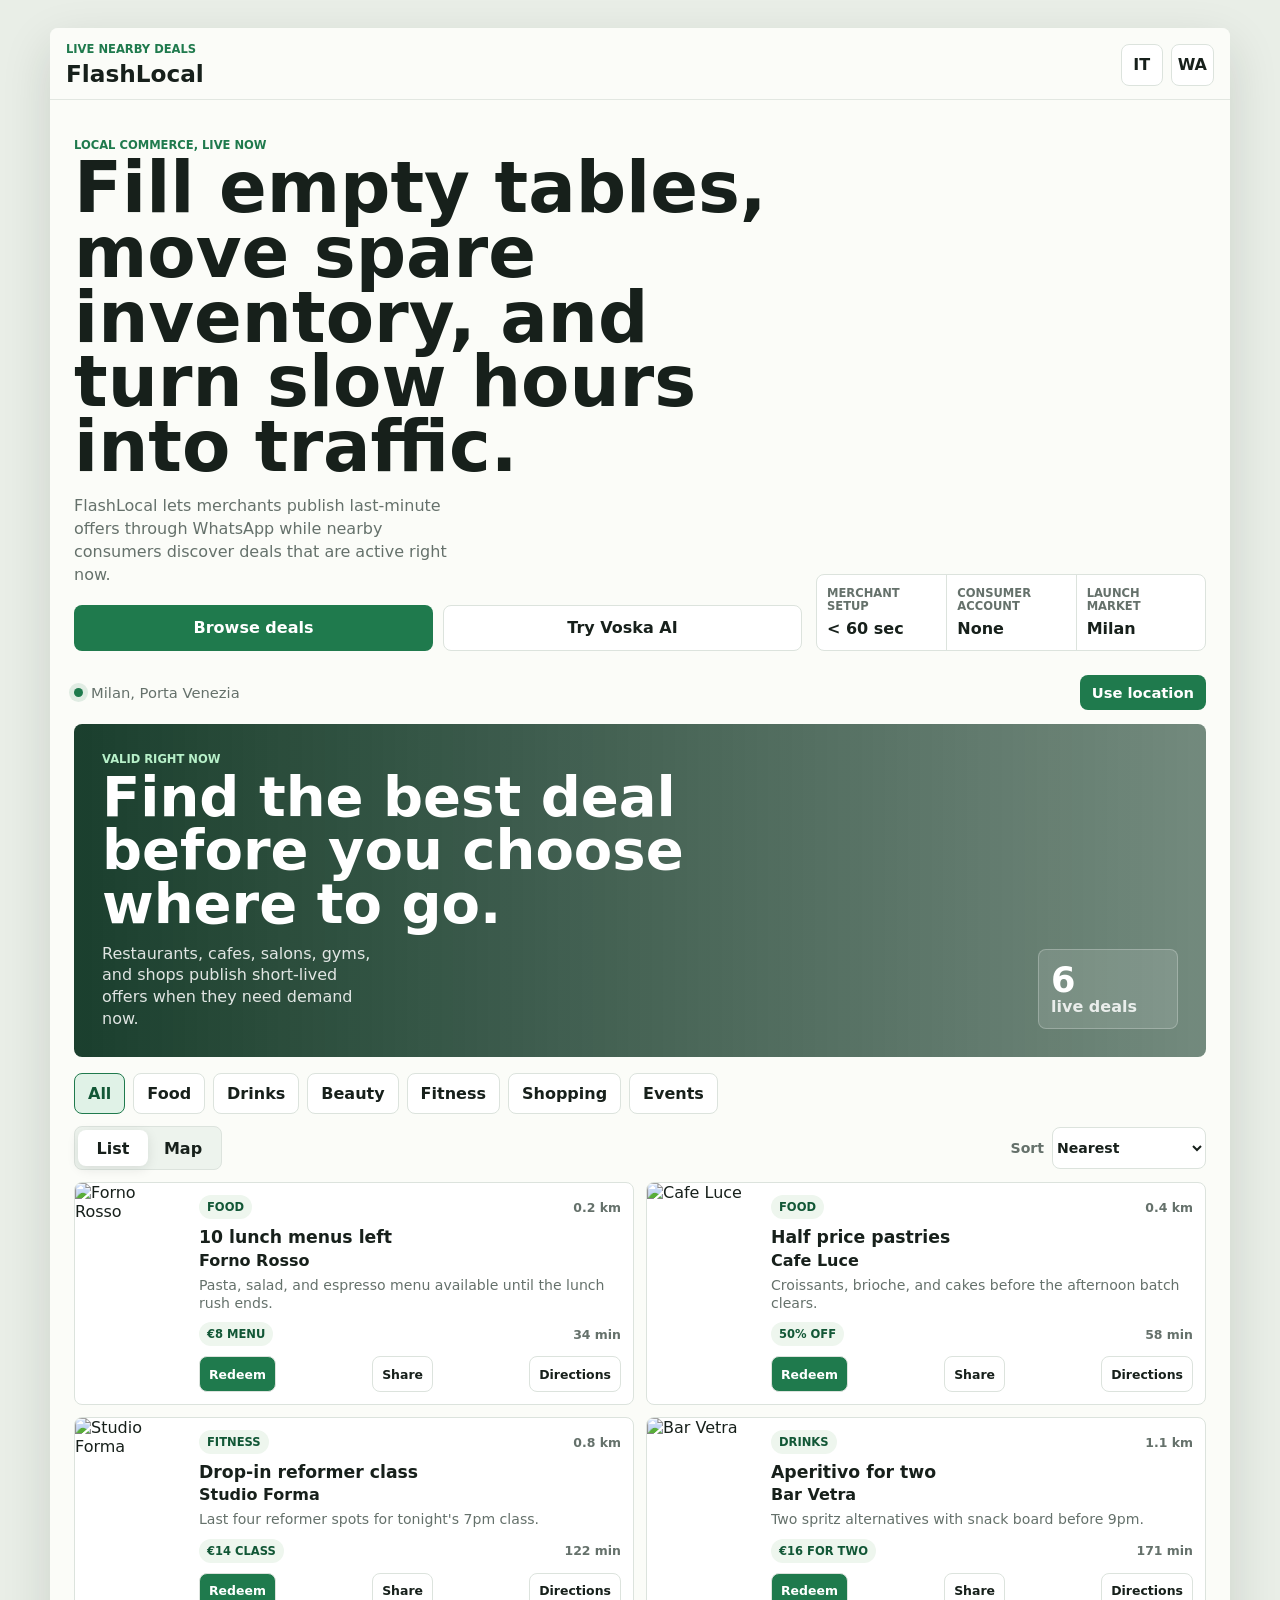
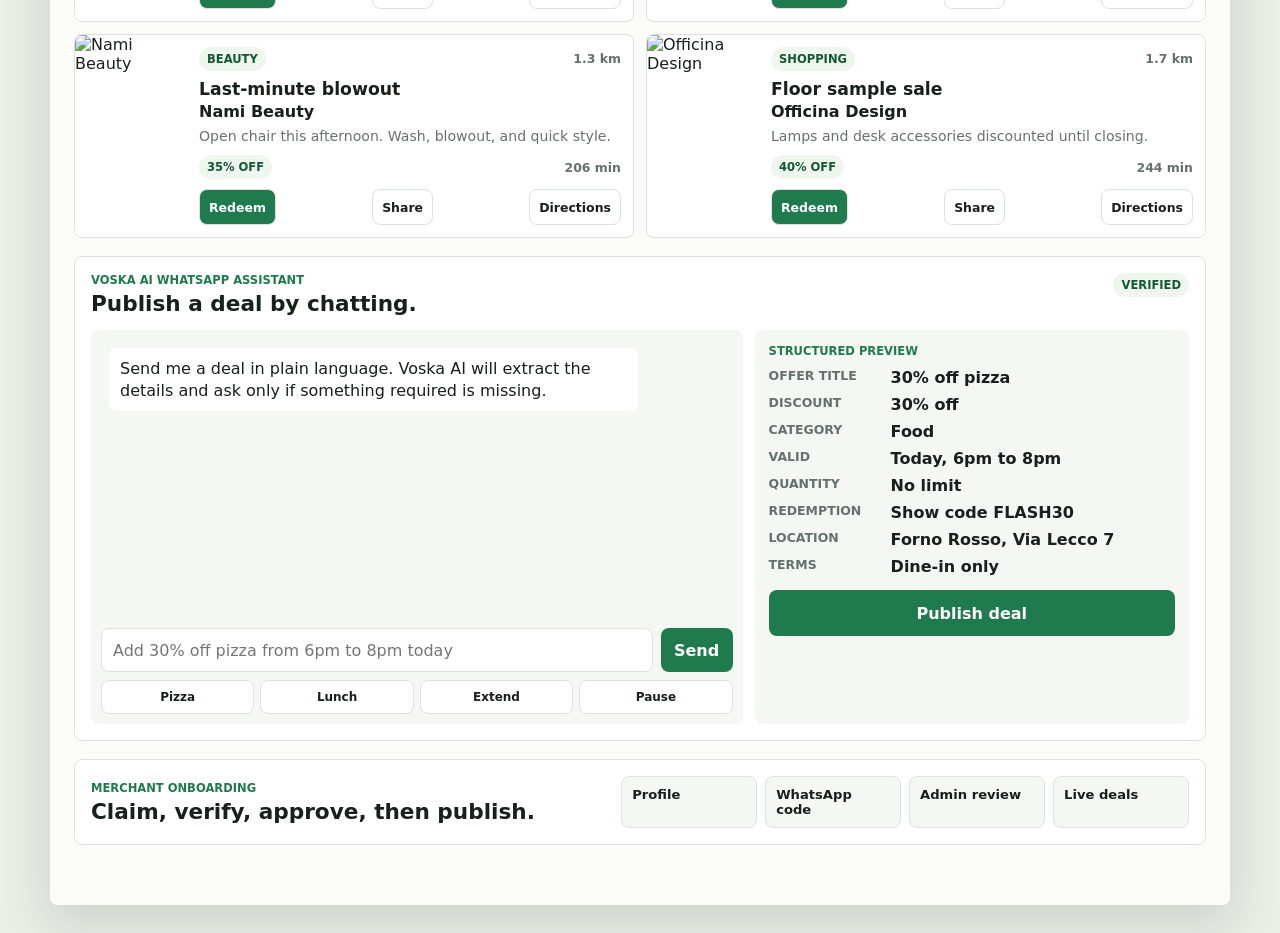
==== index.html @ 7fe4743b "docs: specify Voska AI layer" ====
<!doctype html>
<html lang="en">
  <head>
    <meta charset="UTF-8" />
    <meta name="viewport" content="width=device-width, initial-scale=1.0" />
    <title>FlashLocal</title>
    <link rel="preconnect" href="https://images.unsplash.com" />
    <link rel="stylesheet" href="./styles.css" />
  </head>
  <body>
    <div class="app-shell">
      <header class="topbar">
        <div>
          <p class="eyebrow" data-i18n="eyebrow">Live nearby deals</p>
          <h1>FlashLocal</h1>
        </div>
        <div class="header-actions">
          <button class="icon-button" id="languageToggle" aria-label="Switch language">IT</button>
          <button class="icon-button" id="merchantJump" aria-label="Merchant console">WA</button>
        </div>
      </header>

      <main>
        <section class="launch-home">
          <div class="launch-copy">
            <p class="eyebrow" data-i18n="homeEyebrow">Local commerce, live now</p>
            <h2 data-i18n="homeTitle">Fill empty tables, move spare inventory, and turn slow hours into traffic.</h2>
            <p data-i18n="homeCopy">FlashLocal lets merchants publish last-minute offers through WhatsApp while nearby consumers discover deals that are active right now.</p>
            <div class="home-actions" aria-label="Primary paths">
              <button id="browseDeals" data-i18n="browseDeals">Browse deals</button>
              <button id="merchantDemo" data-i18n="merchantDemo">Try Voska AI</button>
            </div>
          </div>
          <div class="launch-panel" aria-label="FlashLocal live summary">
            <div>
              <span data-i18n="merchantMetric">Merchant setup</span>
              <strong>&lt; 60 sec</strong>
            </div>
            <div>
              <span data-i18n="consumerMetric">Consumer account</span>
              <strong data-i18n="none">None</strong>
            </div>
            <div>
              <span data-i18n="marketMetric">Launch market</span>
              <strong>Milan</strong>
            </div>
          </div>
        </section>

        <section class="location-band" aria-label="Location controls">
          <div>
            <span class="status-dot"></span>
            <span id="locationText" data-i18n="locationFallback">Milan, Porta Venezia</span>
          </div>
          <button id="useLocation" data-i18n="useLocation">Use location</button>
        </section>

        <section class="hero-panel">
          <div>
            <p class="eyebrow" data-i18n="heroEyebrow">Valid right now</p>
            <h2 data-i18n="heroTitle">Find the best deal before you choose where to go.</h2>
            <p data-i18n="heroCopy">Restaurants, cafes, salons, gyms, and shops publish short-lived offers when they need demand now.</p>
          </div>
          <div class="hero-stat">
            <strong id="liveCount">0</strong>
            <span data-i18n="liveDeals">live deals</span>
          </div>
        </section>

        <nav class="category-strip" aria-label="Deal filters">
          <button class="chip active" data-category="all" data-i18n="all">All</button>
          <button class="chip" data-category="food" data-i18n="food">Food</button>
          <button class="chip" data-category="drinks" data-i18n="drinks">Drinks</button>
          <button class="chip" data-category="beauty" data-i18n="beauty">Beauty</button>
          <button class="chip" data-category="fitness" data-i18n="fitness">Fitness</button>
          <button class="chip" data-category="shopping" data-i18n="shopping">Shopping</button>
          <button class="chip" data-category="events" data-i18n="events">Events</button>
        </nav>

        <section class="controls-row">
          <div class="segmented" aria-label="View mode">
            <button class="active" data-view="list" data-i18n="list">List</button>
            <button data-view="map" data-i18n="map">Map</button>
          </div>
          <label class="select-label">
            <span data-i18n="sort">Sort</span>
            <select id="sortSelect">
              <option value="nearest" data-i18n="nearest">Nearest</option>
              <option value="ending" data-i18n="endingSoon">Ending soon</option>
              <option value="discount" data-i18n="biggest">Biggest discount</option>
              <option value="newest" data-i18n="newest">Newest</option>
            </select>
          </label>
        </section>

        <section id="dealList" class="deal-list" aria-label="Nearby deals"></section>

        <section id="mapView" class="map-view hidden" aria-label="Map view">
          <div class="map-canvas" id="mapCanvas"></div>
        </section>

        <section class="merchant-console" id="merchantConsole">
          <div class="section-heading">
            <div>
              <p class="eyebrow" data-i18n="merchantEyebrow">Voska AI WhatsApp assistant</p>
              <h2 data-i18n="merchantTitle">Publish a deal by chatting.</h2>
            </div>
            <span class="verified-pill" data-i18n="verified">Verified</span>
          </div>

          <div class="merchant-grid">
            <div class="chat-panel">
              <div class="chat-window" id="chatWindow" aria-live="polite"></div>
              <form class="chat-form" id="chatForm">
                <input id="chatInput" autocomplete="off" data-i18n-placeholder="chatPlaceholder" placeholder="Add 30% off pizza from 6pm to 8pm today" />
                <button type="submit" data-i18n="send">Send</button>
              </form>
              <div class="quick-actions">
                <button data-message="Add 30% off pizza from 6pm to 8pm today">Pizza</button>
                <button data-message="We have 10 lunch menus left, 8 euro each until 3pm">Lunch</button>
                <button data-message="Extend the aperitivo deal until 9pm">Extend</button>
                <button data-message="Pause my current deal">Pause</button>
              </div>
            </div>

            <aside class="structured-card">
              <p class="eyebrow" data-i18n="structured">Structured preview</p>
              <dl id="dealPreview"></dl>
              <button id="publishDeal" data-i18n="publish">Publish deal</button>
            </aside>
          </div>
        </section>

        <section class="admin-strip">
          <div>
            <p class="eyebrow" data-i18n="adminEyebrow">Merchant onboarding</p>
            <h2 data-i18n="adminTitle">Claim, verify, approve, then publish.</h2>
          </div>
          <div class="steps">
            <span data-i18n="step1">Profile</span>
            <span data-i18n="step2">WhatsApp code</span>
            <span data-i18n="step3">Admin review</span>
            <span data-i18n="step4">Live deals</span>
          </div>
        </section>
      </main>
    </div>

    <template id="dealCardTemplate">
      <article class="deal-card">
        <img alt="" />
        <div class="deal-body">
          <div class="deal-topline">
            <span class="category"></span>
            <span class="distance"></span>
          </div>
          <h3></h3>
          <p class="business"></p>
          <p class="description"></p>
          <div class="deal-meta">
            <span class="discount"></span>
            <span class="expires"></span>
          </div>
          <div class="deal-actions">
            <button class="primary redeem" data-i18n="redeem">Redeem</button>
            <button class="share" data-i18n="share">Share</button>
            <button class="directions" data-i18n="directions">Directions</button>
          </div>
        </div>
      </article>
    </template>

    <script src="./app.js"></script>
  </body>
</html>
---- styles.css ----
:root {
  color-scheme: light;
  --ink: #17201b;
  --muted: #65716b;
  --line: #dce3dd;
  --paper: #fbfcf8;
  --surface: #ffffff;
  --green: #1f7a4d;
  --green-dark: #125736;
  --coral: #e9603f;
  --gold: #e3b23c;
  --blue: #2f6f9f;
  --rose: #b44768;
  --shadow: 0 18px 50px rgba(23, 32, 27, 0.14);
}

* {
  box-sizing: border-box;
}

body {
  margin: 0;
  min-height: 100vh;
  background: #e9eee7;
  color: var(--ink);
  font-family: Inter, ui-sans-serif, system-ui, -apple-system, BlinkMacSystemFont, "Segoe UI", sans-serif;
}

button,
input,
select {
  font: inherit;
}

button {
  border: 0;
  cursor: pointer;
}

.app-shell {
  width: min(100%, 520px);
  min-height: 100vh;
  margin: 0 auto;
  background: var(--paper);
  box-shadow: var(--shadow);
}

main {
  padding: 0 16px 28px;
}

.topbar {
  position: sticky;
  top: 0;
  z-index: 10;
  display: flex;
  align-items: center;
  justify-content: space-between;
  padding: 14px 16px 12px;
  background: rgba(251, 252, 248, 0.92);
  border-bottom: 1px solid rgba(220, 227, 221, 0.8);
  backdrop-filter: blur(14px);
}

.topbar h1,
.launch-copy h2,
.hero-panel h2,
.merchant-console h2,
.admin-strip h2 {
  margin: 0;
  letter-spacing: 0;
}

.topbar h1 {
  font-size: 1.45rem;
}

.eyebrow {
  margin: 0 0 4px;
  color: var(--green);
  font-size: 0.72rem;
  font-weight: 800;
  letter-spacing: 0;
  text-transform: uppercase;
}

.header-actions {
  display: flex;
  gap: 8px;
}

.icon-button {
  display: grid;
  min-width: 42px;
  height: 42px;
  place-items: center;
  border: 1px solid var(--line);
  border-radius: 8px;
  background: var(--surface);
  color: var(--ink);
  font-weight: 800;
}

.location-band {
  display: flex;
  align-items: center;
  justify-content: space-between;
  gap: 12px;
  padding: 14px 0;
  color: var(--muted);
  font-size: 0.92rem;
}

.location-band div {
  display: flex;
  align-items: center;
  min-width: 0;
  gap: 8px;
}

.location-band button,
.chat-form button,
.structured-card button {
  border-radius: 8px;
  background: var(--green);
  color: white;
  font-weight: 800;
}

.location-band button {
  flex: 0 0 auto;
  padding: 9px 12px;
}

.status-dot {
  width: 9px;
  height: 9px;
  border-radius: 50%;
  background: var(--green);
  box-shadow: 0 0 0 5px rgba(31, 122, 77, 0.12);
}

.launch-home {
  display: grid;
  gap: 14px;
  padding: 22px 0 10px;
}

.launch-copy h2 {
  max-width: 14ch;
  font-size: clamp(2.55rem, 13vw, 4.4rem);
  line-height: 0.92;
}

.launch-copy p:not(.eyebrow) {
  max-width: 38ch;
  margin: 14px 0 0;
  color: var(--muted);
  line-height: 1.45;
}

.home-actions {
  display: grid;
  grid-template-columns: 1fr 1fr;
  gap: 10px;
  margin-top: 18px;
}

.home-actions button {
  min-width: 0;
  height: 46px;
  border-radius: 8px;
  font-weight: 900;
}

.home-actions button:first-child {
  background: var(--green);
  color: white;
}

.home-actions button:last-child {
  border: 1px solid var(--line);
  background: var(--surface);
  color: var(--ink);
}

.launch-panel {
  display: grid;
  grid-template-columns: repeat(3, 1fr);
  overflow: hidden;
  border: 1px solid var(--line);
  border-radius: 8px;
  background: var(--surface);
}

.launch-panel div {
  min-width: 0;
  padding: 12px 10px;
}

.launch-panel div + div {
  border-left: 1px solid var(--line);
}

.launch-panel span {
  display: block;
  min-height: 28px;
  color: var(--muted);
  font-size: 0.72rem;
  font-weight: 800;
  line-height: 1.15;
  text-transform: uppercase;
}

.launch-panel strong {
  display: block;
  margin-top: 6px;
  font-size: 1rem;
  line-height: 1.05;
}

.hero-panel {
  display: grid;
  grid-template-columns: 1fr 104px;
  gap: 12px;
  min-height: 190px;
  padding: 18px;
  border-radius: 8px;
  overflow: hidden;
  color: white;
  background:
    linear-gradient(90deg, rgba(17, 55, 37, 0.96), rgba(17, 55, 37, 0.58)),
    url("https://images.unsplash.com/photo-1550966871-3ed3cdb5ed0c?auto=format&fit=crop&w=1100&q=80") center/cover;
}

.hero-panel h2 {
  max-width: 12ch;
  font-size: clamp(2rem, 11vw, 3.5rem);
  line-height: 0.96;
}

.hero-panel p:not(.eyebrow) {
  max-width: 28ch;
  margin: 12px 0 0;
  color: rgba(255, 255, 255, 0.86);
  line-height: 1.35;
}

.hero-panel .eyebrow {
  color: #b7f0c9;
}

.hero-stat {
  align-self: end;
  padding: 12px;
  border: 1px solid rgba(255, 255, 255, 0.24);
  border-radius: 8px;
  background: rgba(255, 255, 255, 0.12);
}

.hero-stat strong {
  display: block;
  font-size: 2.2rem;
  line-height: 1;
}

.hero-stat span {
  color: rgba(255, 255, 255, 0.84);
  font-weight: 700;
}

.category-strip {
  display: flex;
  gap: 8px;
  padding: 16px 0 12px;
  overflow-x: auto;
  scrollbar-width: none;
}

.category-strip::-webkit-scrollbar {
  display: none;
}

.chip,
.segmented button,
.deal-actions button,
.quick-actions button {
  border: 1px solid var(--line);
  border-radius: 8px;
  background: var(--surface);
  color: var(--ink);
  font-weight: 800;
}

.chip {
  flex: 0 0 auto;
  padding: 10px 13px;
}

.chip.active {
  border-color: var(--green);
  background: #e0f2e7;
  color: var(--green-dark);
}

.controls-row {
  display: flex;
  align-items: center;
  justify-content: space-between;
  gap: 12px;
  margin-bottom: 12px;
}

.segmented {
  display: grid;
  grid-template-columns: 1fr 1fr;
  width: 148px;
  padding: 3px;
  border: 1px solid var(--line);
  border-radius: 8px;
  background: #edf3ed;
}

.segmented button {
  height: 36px;
  border: 0;
  background: transparent;
}

.segmented button.active {
  background: white;
  box-shadow: 0 3px 12px rgba(23, 32, 27, 0.1);
}

.select-label {
  display: flex;
  align-items: center;
  gap: 8px;
  color: var(--muted);
  font-size: 0.88rem;
  font-weight: 700;
}

select {
  max-width: 154px;
  height: 42px;
  border: 1px solid var(--line);
  border-radius: 8px;
  background: white;
  color: var(--ink);
  font-weight: 800;
}

.deal-list {
  display: grid;
  gap: 12px;
}

.deal-card {
  display: grid;
  grid-template-columns: 112px 1fr;
  min-height: 176px;
  overflow: hidden;
  border: 1px solid var(--line);
  border-radius: 8px;
  background: var(--surface);
}

.deal-card img {
  width: 100%;
  height: 100%;
  object-fit: cover;
}

.deal-body {
  min-width: 0;
  padding: 12px;
}

.deal-topline,
.deal-meta,
.deal-actions,
.section-heading {
  display: flex;
  align-items: center;
  justify-content: space-between;
  gap: 8px;
}

.category,
.discount,
.verified-pill {
  border-radius: 999px;
  padding: 5px 8px;
  background: #eef6ee;
  color: var(--green-dark);
  font-size: 0.72rem;
  font-weight: 900;
  text-transform: uppercase;
}

.distance,
.expires {
  color: var(--muted);
  font-size: 0.78rem;
  font-weight: 800;
}

.deal-card h3 {
  margin: 9px 0 3px;
  font-size: 1.08rem;
  line-height: 1.12;
}

.business,
.description {
  margin: 0;
}

.business {
  color: var(--ink);
  font-weight: 800;
}

.description {
  display: -webkit-box;
  margin-top: 6px;
  overflow: hidden;
  color: var(--muted);
  font-size: 0.88rem;
  line-height: 1.3;
  -webkit-line-clamp: 2;
  -webkit-box-orient: vertical;
}

.deal-meta {
  margin-top: 10px;
}

.deal-actions {
  margin-top: 10px;
}

.deal-actions button {
  min-width: 0;
  height: 36px;
  padding: 0 9px;
  font-size: 0.78rem;
}

.deal-actions .primary {
  background: var(--green);
  color: white;
}

.map-view {
  margin-top: 8px;
}

.map-canvas {
  position: relative;
  height: 430px;
  overflow: hidden;
  border: 1px solid var(--line);
  border-radius: 8px;
  background:
    linear-gradient(90deg, transparent 47%, rgba(47, 111, 159, 0.16) 47% 52%, transparent 52%),
    linear-gradient(0deg, transparent 50%, rgba(31, 122, 77, 0.11) 50% 55%, transparent 55%),
    #f2f5ef;
}

.map-canvas::before,
.map-canvas::after {
  content: "";
  position: absolute;
  inset: 15% -20%;
  border: 24px solid rgba(227, 178, 60, 0.2);
  border-radius: 50%;
  transform: rotate(-16deg);
}

.map-canvas::after {
  inset: 42% -8%;
  border-color: rgba(233, 96, 63, 0.14);
  transform: rotate(21deg);
}

.pin {
  position: absolute;
  z-index: 2;
  width: 158px;
  padding: 8px;
  border: 1px solid var(--line);
  border-radius: 8px;
  background: white;
  box-shadow: 0 10px 24px rgba(23, 32, 27, 0.16);
}

.pin::before {
  content: "";
  position: absolute;
  left: 16px;
  bottom: -8px;
  width: 14px;
  height: 14px;
  background: white;
  border-right: 1px solid var(--line);
  border-bottom: 1px solid var(--line);
  transform: rotate(45deg);
}

.pin strong {
  display: block;
  font-size: 0.82rem;
}

.pin span {
  color: var(--muted);
  font-size: 0.74rem;
  font-weight: 800;
}

.merchant-console,
.admin-strip {
  margin-top: 18px;
  padding: 16px;
  border: 1px solid var(--line);
  border-radius: 8px;
  background: var(--surface);
}

.section-heading {
  align-items: flex-start;
  margin-bottom: 14px;
}

.merchant-console h2,
.admin-strip h2 {
  font-size: 1.35rem;
}

.merchant-grid {
  display: grid;
  gap: 12px;
}

.chat-panel,
.structured-card {
  border-radius: 8px;
  background: #f4f7f2;
}

.chat-panel {
  padding: 10px;
}

.chat-window {
  display: flex;
  flex-direction: column;
  gap: 8px;
  height: 280px;
  overflow-y: auto;
  padding: 8px;
}

.bubble {
  max-width: 86%;
  padding: 10px 11px;
  border-radius: 8px;
  line-height: 1.32;
}

.bubble.ai {
  align-self: flex-start;
  background: white;
  color: var(--ink);
}

.bubble.merchant {
  align-self: flex-end;
  background: var(--green);
  color: white;
}

.chat-form {
  display: grid;
  grid-template-columns: 1fr 72px;
  gap: 8px;
  margin-top: 8px;
}

.chat-form input {
  min-width: 0;
  height: 44px;
  border: 1px solid var(--line);
  border-radius: 8px;
  padding: 0 11px;
}

.quick-actions {
  display: grid;
  grid-template-columns: repeat(4, 1fr);
  gap: 6px;
  margin-top: 8px;
}

.quick-actions button {
  height: 34px;
  font-size: 0.75rem;
}

.structured-card {
  padding: 14px;
}

.structured-card dl {
  display: grid;
  grid-template-columns: 112px 1fr;
  gap: 8px 10px;
  margin: 10px 0 14px;
}

.structured-card dt {
  color: var(--muted);
  font-size: 0.78rem;
  font-weight: 900;
  text-transform: uppercase;
}

.structured-card dd {
  margin: 0;
  font-weight: 800;
}

.structured-card button {
  width: 100%;
  height: 46px;
}

.admin-strip {
  display: grid;
  gap: 14px;
  margin-bottom: 28px;
}

.steps {
  display: grid;
  grid-template-columns: 1fr 1fr;
  gap: 8px;
}

.steps span {
  padding: 10px;
  border: 1px solid var(--line);
  border-radius: 8px;
  background: #f4f7f2;
  color: var(--ink);
  font-size: 0.82rem;
  font-weight: 900;
}

.hidden {
  display: none;
}

@media (min-width: 760px) {
  body {
    padding: 28px 0;
  }

  .app-shell {
    width: min(100%, 1180px);
    min-height: calc(100vh - 56px);
    border-radius: 8px;
    overflow: hidden;
  }

  main {
    padding: 0 24px 32px;
  }

  .launch-home {
    grid-template-columns: minmax(0, 1fr) 390px;
    align-items: end;
    padding-top: 38px;
  }

  .launch-copy h2 {
    max-width: 16ch;
  }

  .hero-panel {
    grid-template-columns: 1fr 140px;
    min-height: 270px;
    padding: 28px;
  }

  .hero-panel h2 {
    max-width: 15ch;
  }

  .deal-list {
    grid-template-columns: repeat(2, minmax(0, 1fr));
  }

  .merchant-grid {
    grid-template-columns: 1.2fr 0.8fr;
  }

  .admin-strip {
    grid-template-columns: 1fr 1.1fr;
    align-items: center;
  }

  .steps {
    grid-template-columns: repeat(4, 1fr);
  }
}

@media (max-width: 380px) {
  .deal-card {
    grid-template-columns: 96px 1fr;
  }

  .deal-actions {
    flex-wrap: wrap;
  }

  .deal-actions button {
    flex: 1 1 70px;
  }
}
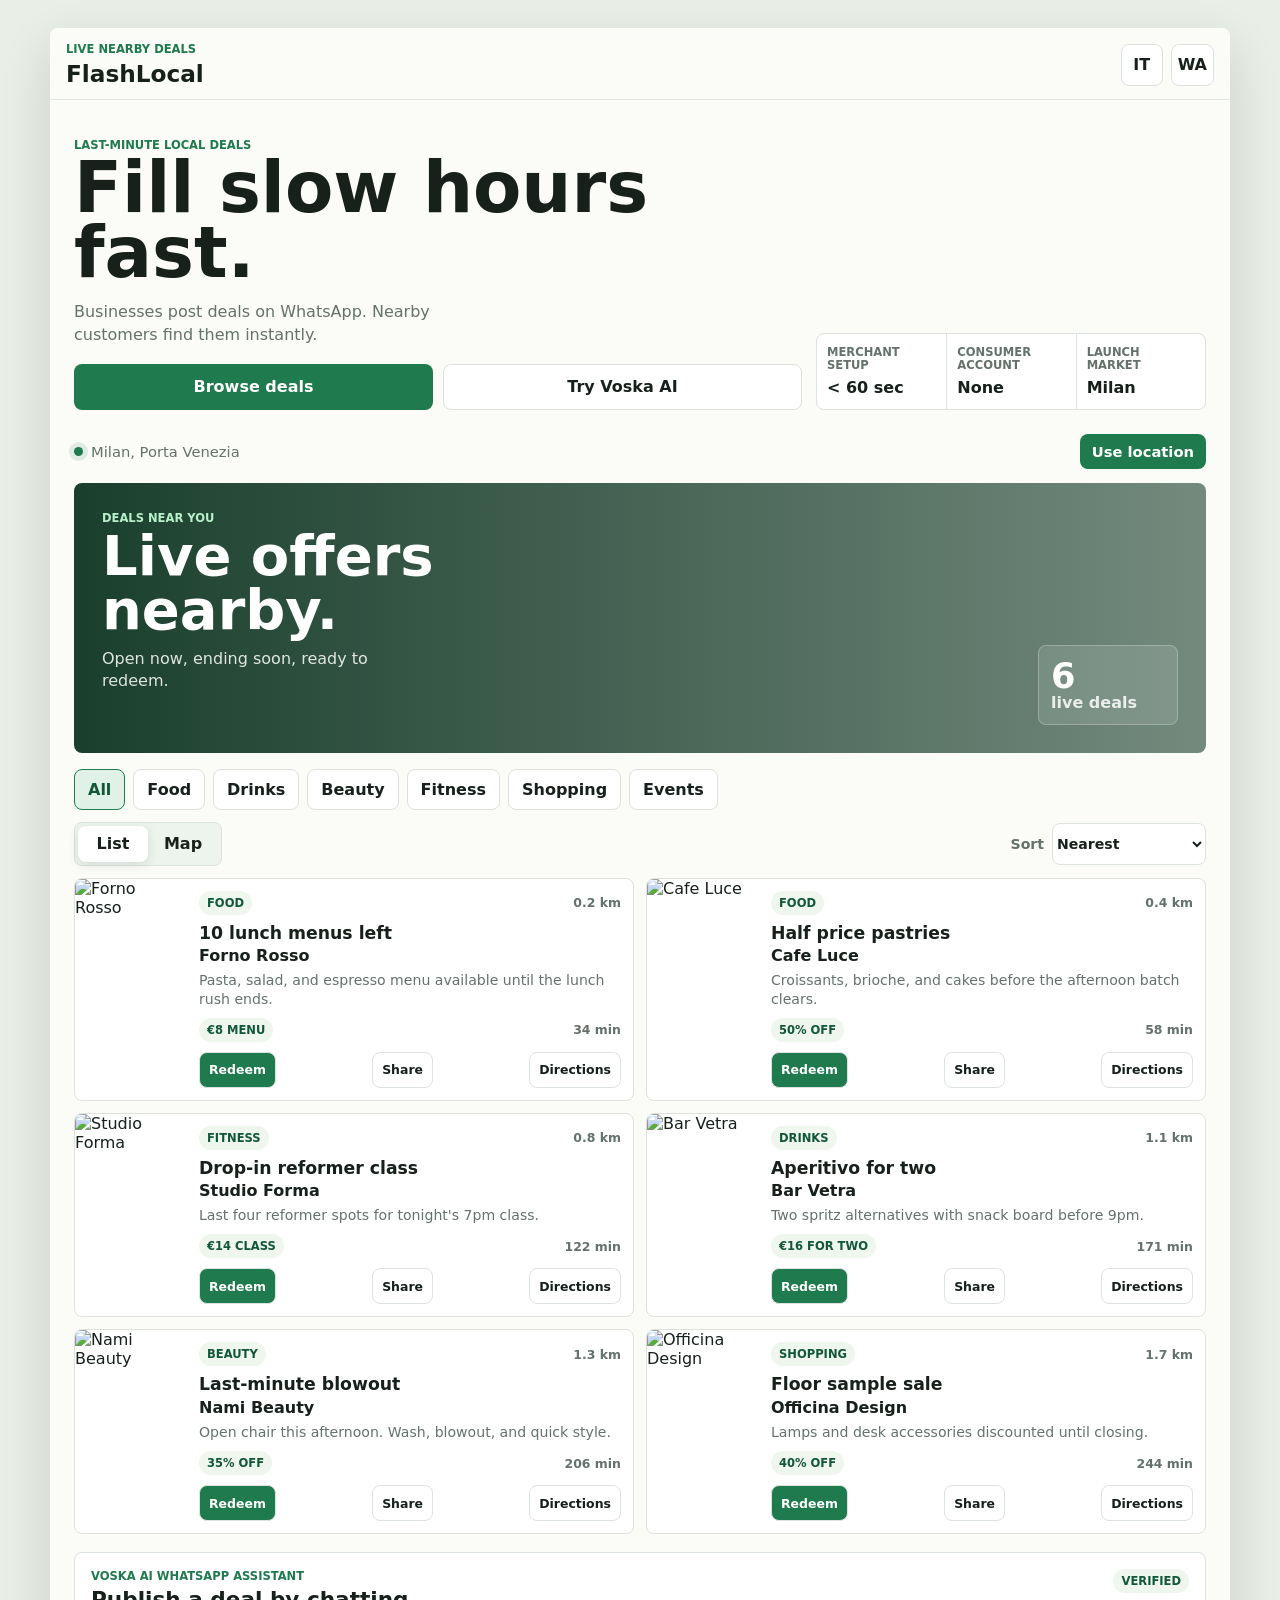
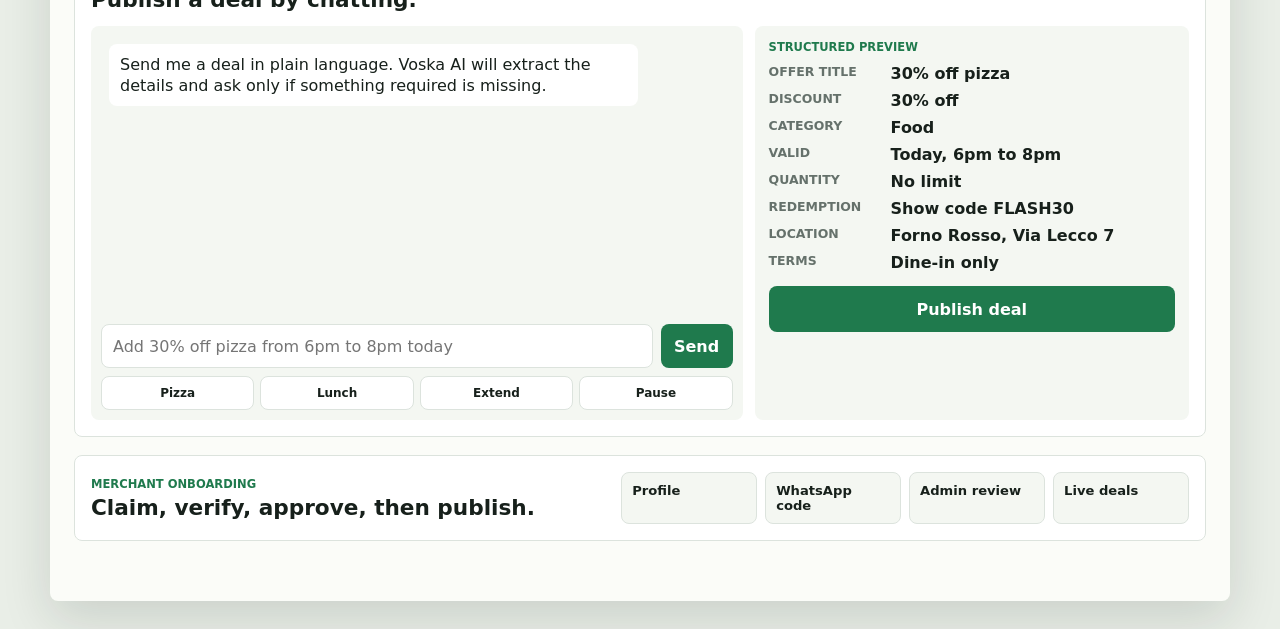
==== commit b21b7991: "copy: simplify FlashLocal hero" ====
--- a/index.html
+++ b/index.html
@@ -23,9 +23,9 @@
       <main>
         <section class="launch-home">
           <div class="launch-copy">
-            <p class="eyebrow" data-i18n="homeEyebrow">Local commerce, live now</p>
-            <h2 data-i18n="homeTitle">Fill empty tables, move spare inventory, and turn slow hours into traffic.</h2>
-            <p data-i18n="homeCopy">FlashLocal lets merchants publish last-minute offers through WhatsApp while nearby consumers discover deals that are active right now.</p>
+            <p class="eyebrow" data-i18n="homeEyebrow">Last-minute local deals</p>
+            <h2 data-i18n="homeTitle">Fill slow hours fast.</h2>
+            <p data-i18n="homeCopy">Businesses post deals on WhatsApp. Nearby customers find them instantly.</p>
             <div class="home-actions" aria-label="Primary paths">
               <button id="browseDeals" data-i18n="browseDeals">Browse deals</button>
               <button id="merchantDemo" data-i18n="merchantDemo">Try Voska AI</button>
@@ -57,9 +57,9 @@
 
         <section class="hero-panel">
           <div>
-            <p class="eyebrow" data-i18n="heroEyebrow">Valid right now</p>
-            <h2 data-i18n="heroTitle">Find the best deal before you choose where to go.</h2>
-            <p data-i18n="heroCopy">Restaurants, cafes, salons, gyms, and shops publish short-lived offers when they need demand now.</p>
+            <p class="eyebrow" data-i18n="heroEyebrow">Deals near you</p>
+            <h2 data-i18n="heroTitle">Live offers nearby.</h2>
+            <p data-i18n="heroCopy">Open now, ending soon, ready to redeem.</p>
           </div>
           <div class="hero-stat">
             <strong id="liveCount">0</strong>
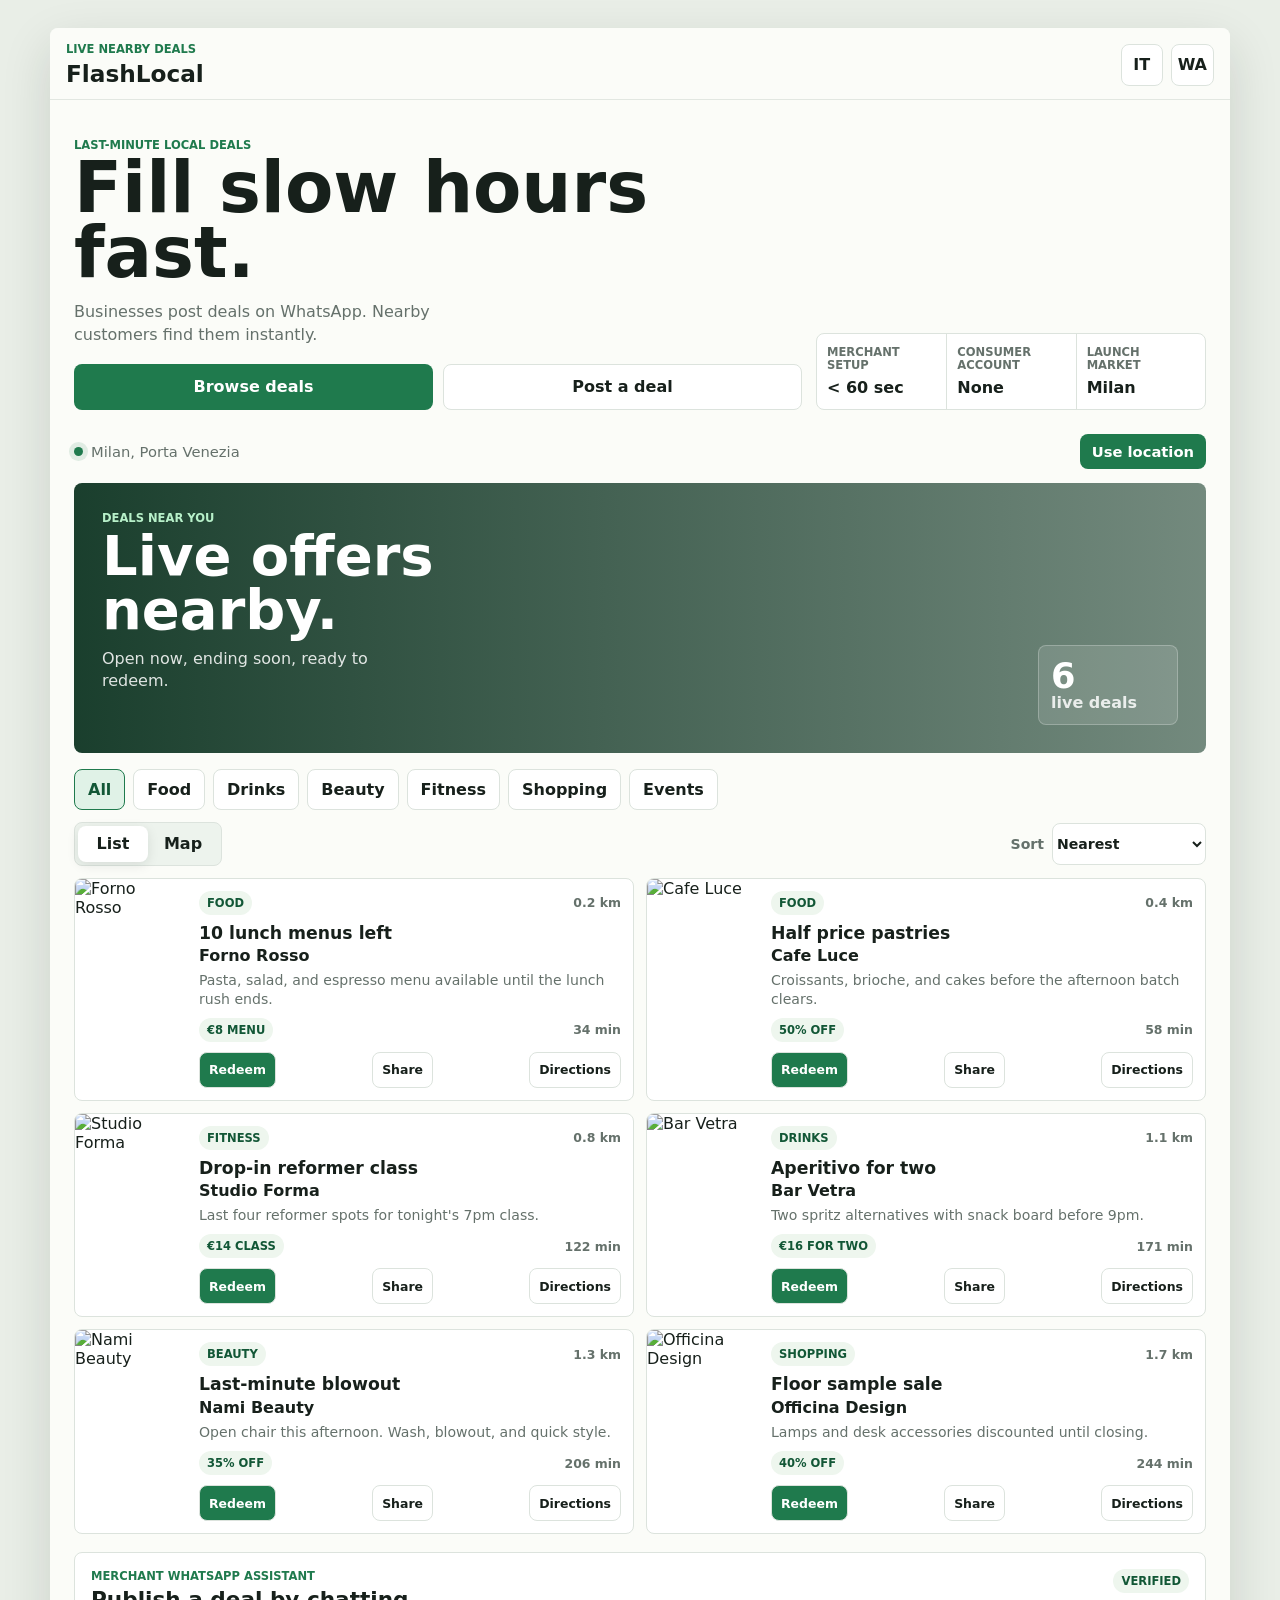
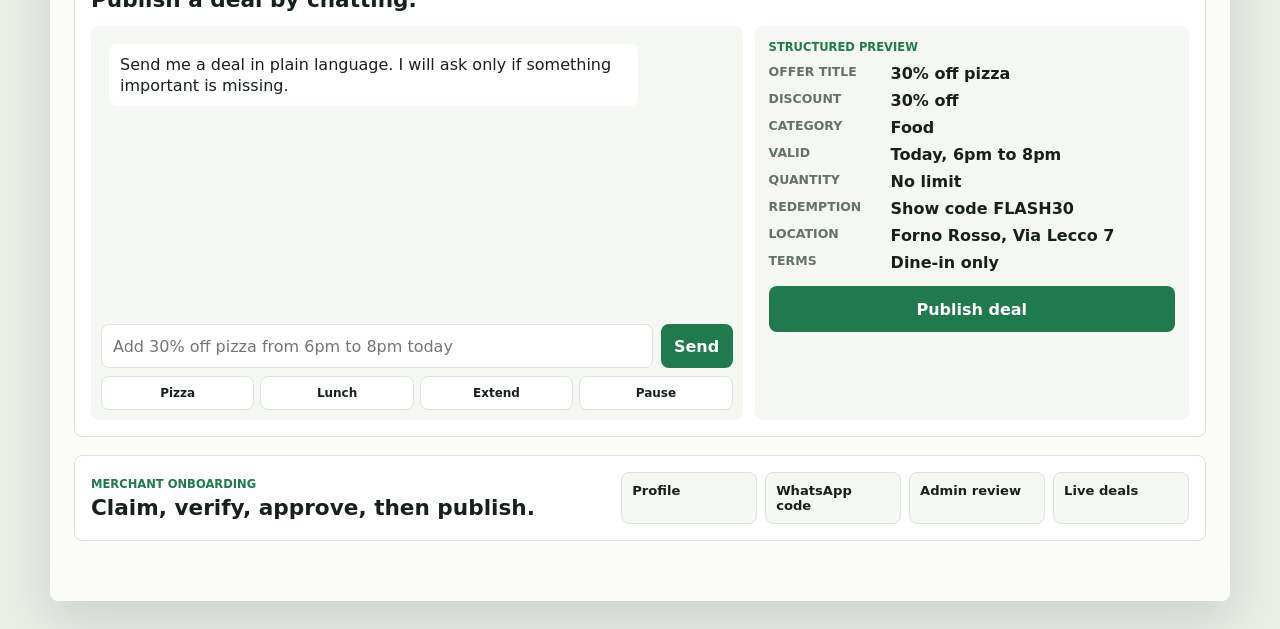
==== commit c892d5be: "copy: hide AI provider from UI" ====
--- a/index.html
+++ b/index.html
@@ -28,7 +28,7 @@
             <p data-i18n="homeCopy">Businesses post deals on WhatsApp. Nearby customers find them instantly.</p>
             <div class="home-actions" aria-label="Primary paths">
               <button id="browseDeals" data-i18n="browseDeals">Browse deals</button>
-              <button id="merchantDemo" data-i18n="merchantDemo">Try Voska AI</button>
+              <button id="merchantDemo" data-i18n="merchantDemo">Post a deal</button>
             </div>
           </div>
           <div class="launch-panel" aria-label="FlashLocal live summary">
@@ -102,7 +102,7 @@
         <section class="merchant-console" id="merchantConsole">
           <div class="section-heading">
             <div>
-              <p class="eyebrow" data-i18n="merchantEyebrow">Voska AI WhatsApp assistant</p>
+              <p class="eyebrow" data-i18n="merchantEyebrow">Merchant WhatsApp assistant</p>
               <h2 data-i18n="merchantTitle">Publish a deal by chatting.</h2>
             </div>
             <span class="verified-pill" data-i18n="verified">Verified</span>
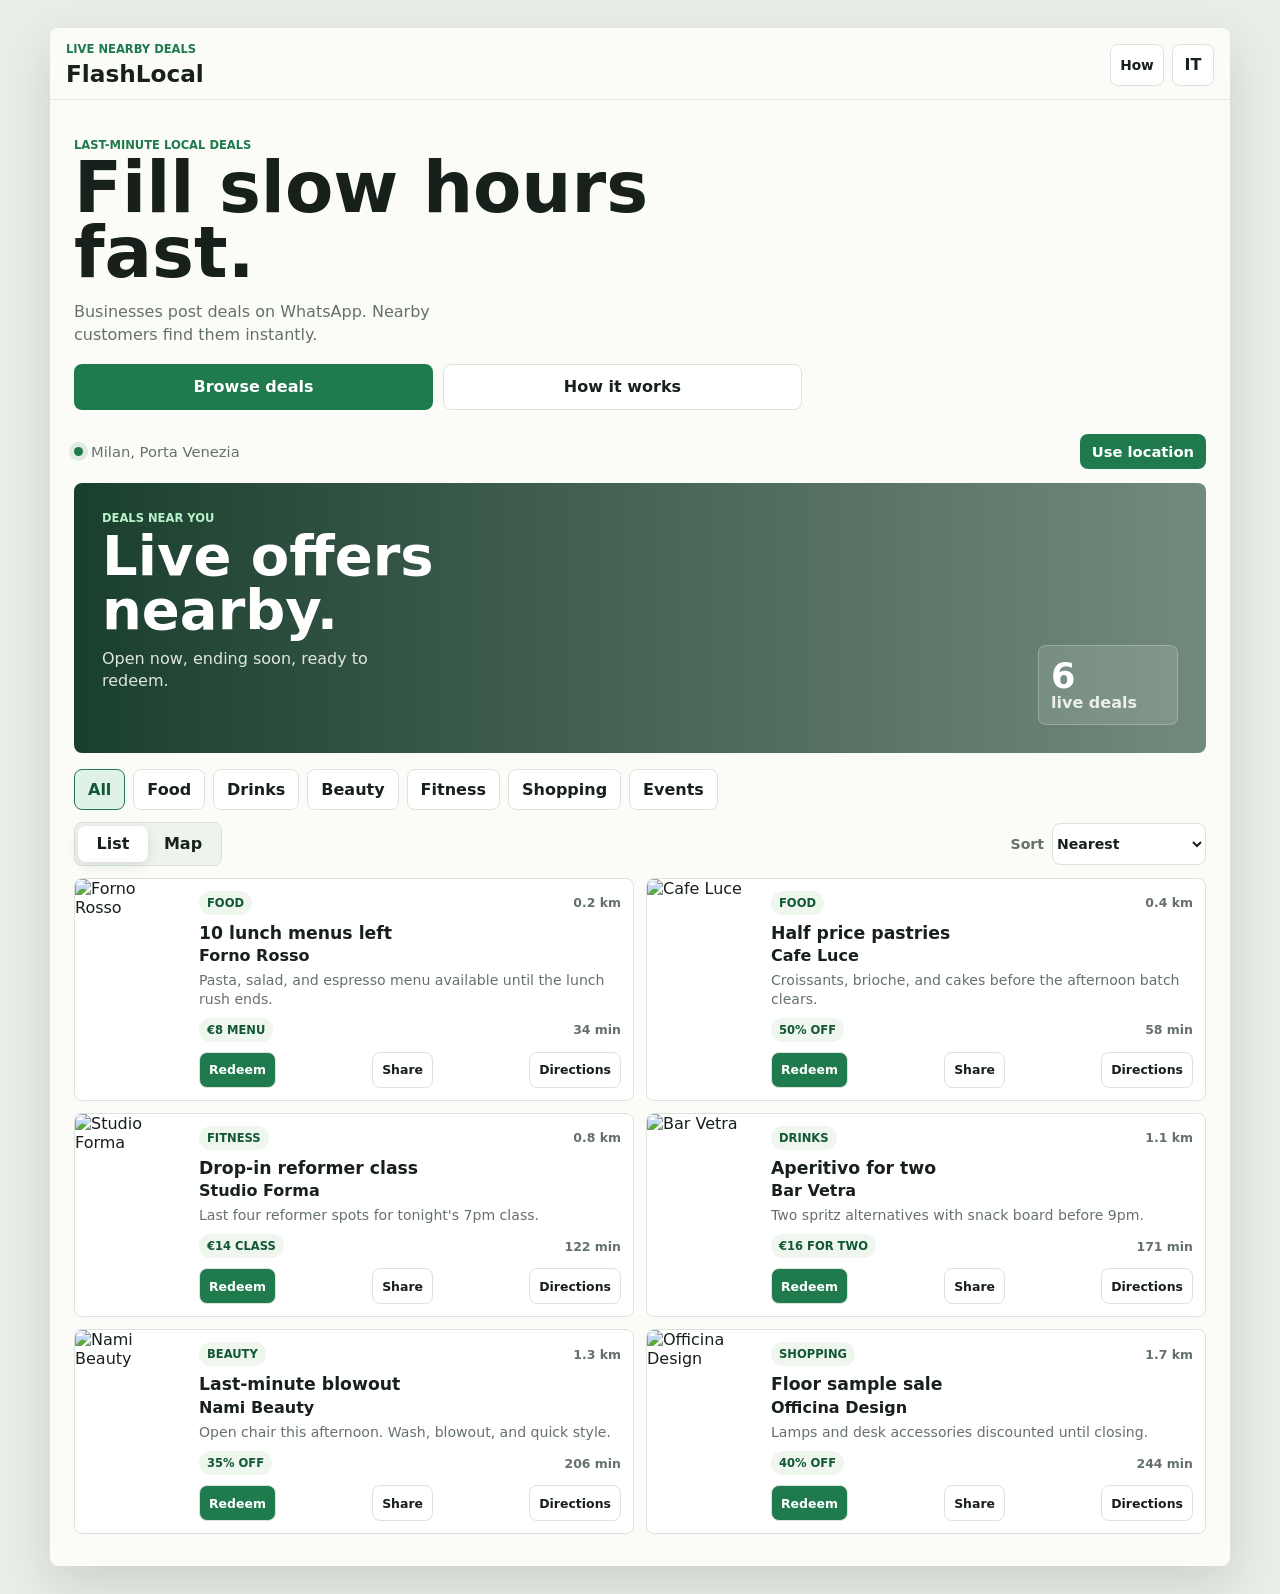
==== commit dc5825e6: "feat: add how it works page" ====
--- a/index.html
+++ b/index.html
@@ -15,8 +15,8 @@
           <h1>FlashLocal</h1>
         </div>
         <div class="header-actions">
+          <a class="nav-link" href="./how-it-works.html">How</a>
           <button class="icon-button" id="languageToggle" aria-label="Switch language">IT</button>
-          <button class="icon-button" id="merchantJump" aria-label="Merchant console">WA</button>
         </div>
       </header>
 
@@ -28,21 +28,7 @@
             <p data-i18n="homeCopy">Businesses post deals on WhatsApp. Nearby customers find them instantly.</p>
             <div class="home-actions" aria-label="Primary paths">
               <button id="browseDeals" data-i18n="browseDeals">Browse deals</button>
-              <button id="merchantDemo" data-i18n="merchantDemo">Post a deal</button>
-            </div>
-          </div>
-          <div class="launch-panel" aria-label="FlashLocal live summary">
-            <div>
-              <span data-i18n="merchantMetric">Merchant setup</span>
-              <strong>&lt; 60 sec</strong>
-            </div>
-            <div>
-              <span data-i18n="consumerMetric">Consumer account</span>
-              <strong data-i18n="none">None</strong>
-            </div>
-            <div>
-              <span data-i18n="marketMetric">Launch market</span>
-              <strong>Milan</strong>
+              <a href="./how-it-works.html" data-i18n="howItWorks">How it works</a>
             </div>
           </div>
         </section>
@@ -99,50 +85,6 @@
           <div class="map-canvas" id="mapCanvas"></div>
         </section>
 
-        <section class="merchant-console" id="merchantConsole">
-          <div class="section-heading">
-            <div>
-              <p class="eyebrow" data-i18n="merchantEyebrow">Merchant WhatsApp assistant</p>
-              <h2 data-i18n="merchantTitle">Publish a deal by chatting.</h2>
-            </div>
-            <span class="verified-pill" data-i18n="verified">Verified</span>
-          </div>
-
-          <div class="merchant-grid">
-            <div class="chat-panel">
-              <div class="chat-window" id="chatWindow" aria-live="polite"></div>
-              <form class="chat-form" id="chatForm">
-                <input id="chatInput" autocomplete="off" data-i18n-placeholder="chatPlaceholder" placeholder="Add 30% off pizza from 6pm to 8pm today" />
-                <button type="submit" data-i18n="send">Send</button>
-              </form>
-              <div class="quick-actions">
-                <button data-message="Add 30% off pizza from 6pm to 8pm today">Pizza</button>
-                <button data-message="We have 10 lunch menus left, 8 euro each until 3pm">Lunch</button>
-                <button data-message="Extend the aperitivo deal until 9pm">Extend</button>
-                <button data-message="Pause my current deal">Pause</button>
-              </div>
-            </div>
-
-            <aside class="structured-card">
-              <p class="eyebrow" data-i18n="structured">Structured preview</p>
-              <dl id="dealPreview"></dl>
-              <button id="publishDeal" data-i18n="publish">Publish deal</button>
-            </aside>
-          </div>
-        </section>
-
-        <section class="admin-strip">
-          <div>
-            <p class="eyebrow" data-i18n="adminEyebrow">Merchant onboarding</p>
-            <h2 data-i18n="adminTitle">Claim, verify, approve, then publish.</h2>
-          </div>
-          <div class="steps">
-            <span data-i18n="step1">Profile</span>
-            <span data-i18n="step2">WhatsApp code</span>
-            <span data-i18n="step3">Admin review</span>
-            <span data-i18n="step4">Live deals</span>
-          </div>
-        </section>
       </main>
     </div>
 
--- a/styles.css
+++ b/styles.css
@@ -28,7 +28,9 @@
 
 button,
 input,
-select {
+select,
+.home-actions a,
+.nav-link {
   font: inherit;
 }
 
@@ -85,8 +87,23 @@
 }
 
 .header-actions {
+  align-items: center;
   display: flex;
   gap: 8px;
+}
+
+.nav-link {
+  display: grid;
+  min-width: 54px;
+  height: 42px;
+  place-items: center;
+  border: 1px solid var(--line);
+  border-radius: 8px;
+  background: var(--surface);
+  color: var(--ink);
+  font-size: 0.86rem;
+  font-weight: 900;
+  text-decoration: none;
 }
 
 .icon-button {
@@ -166,11 +183,15 @@
   margin-top: 18px;
 }
 
-.home-actions button {
+.home-actions button,
+.home-actions a {
+  display: grid;
   min-width: 0;
   height: 46px;
+  place-items: center;
   border-radius: 8px;
   font-weight: 900;
+  text-decoration: none;
 }
 
 .home-actions button:first-child {
@@ -178,7 +199,7 @@
   color: white;
 }
 
-.home-actions button:last-child {
+.home-actions a {
   border: 1px solid var(--line);
   background: var(--surface);
   color: var(--ink);
@@ -231,6 +252,70 @@
   background:
     linear-gradient(90deg, rgba(17, 55, 37, 0.96), rgba(17, 55, 37, 0.58)),
     url("https://images.unsplash.com/photo-1550966871-3ed3cdb5ed0c?auto=format&fit=crop&w=1100&q=80") center/cover;
+}
+
+.how-hero {
+  padding: 34px 0 12px;
+}
+
+.how-hero h2 {
+  max-width: 14ch;
+  margin: 0;
+  font-size: clamp(2.45rem, 12vw, 4.2rem);
+  line-height: 0.94;
+  letter-spacing: 0;
+}
+
+.how-hero p:not(.eyebrow),
+.backend-note p:not(.eyebrow) {
+  max-width: 40ch;
+  margin: 14px 0 0;
+  color: var(--muted);
+  line-height: 1.45;
+}
+
+.how-grid {
+  display: grid;
+  gap: 10px;
+  margin: 14px 0 18px;
+}
+
+.how-card {
+  padding: 14px;
+  border: 1px solid var(--line);
+  border-radius: 8px;
+  background: var(--surface);
+}
+
+.how-card span {
+  color: var(--green);
+  font-size: 0.78rem;
+  font-weight: 900;
+}
+
+.how-card h3 {
+  margin: 8px 0 6px;
+  font-size: 1.1rem;
+}
+
+.how-card p {
+  margin: 0;
+  color: var(--muted);
+  line-height: 1.38;
+}
+
+.backend-note {
+  margin: 18px 0 28px;
+  padding: 16px;
+  border: 1px solid var(--line);
+  border-radius: 8px;
+  background: var(--surface);
+}
+
+.backend-note h2 {
+  margin: 0;
+  font-size: 1.35rem;
+  letter-spacing: 0;
 }
 
 .hero-panel h2 {
@@ -689,6 +774,14 @@
     max-width: 16ch;
   }
 
+  .how-grid {
+    grid-template-columns: repeat(4, minmax(0, 1fr));
+  }
+
+  .how-hero h2 {
+    max-width: 18ch;
+  }
+
   .hero-panel {
     grid-template-columns: 1fr 140px;
     min-height: 270px;
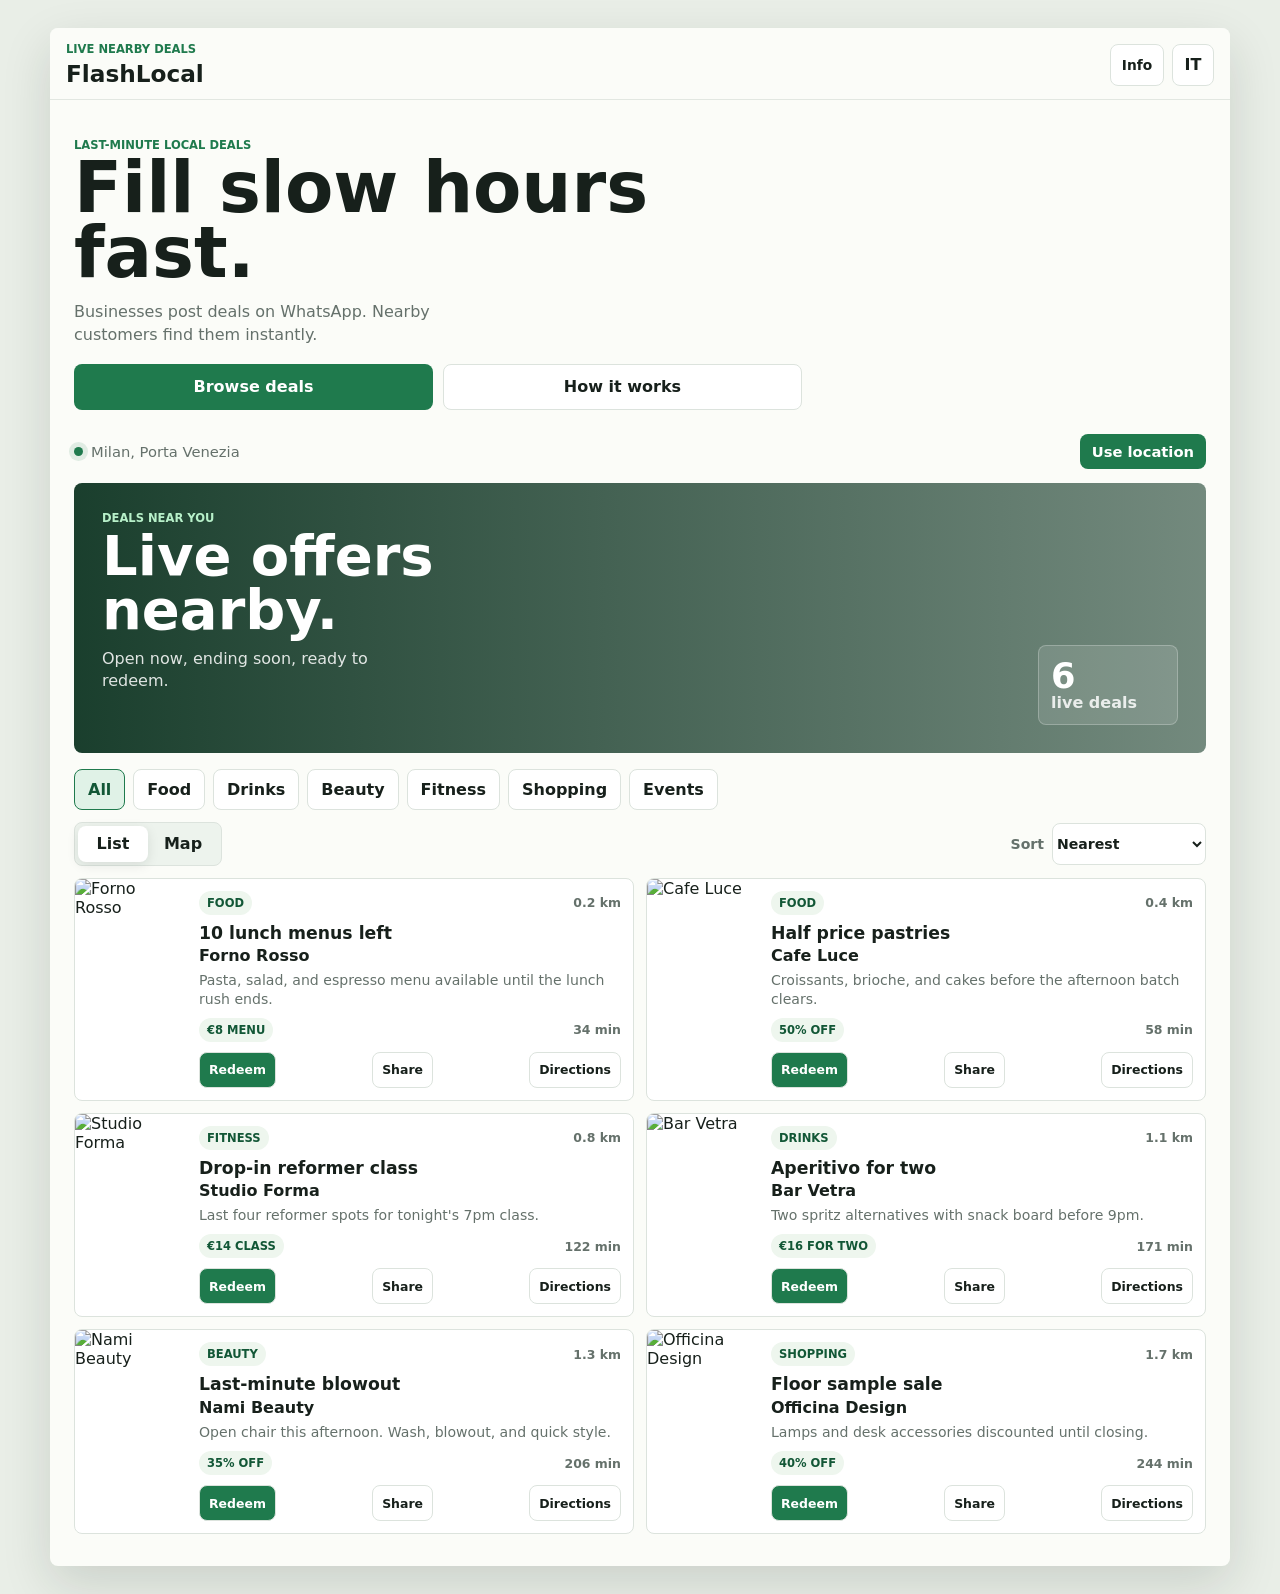
==== commit 73898ec5: "copy: simplify header info link" ====
--- a/index.html
+++ b/index.html
@@ -15,7 +15,7 @@
           <h1>FlashLocal</h1>
         </div>
         <div class="header-actions">
-          <a class="nav-link" href="./how-it-works.html">How</a>
+          <a class="nav-link" href="./how-it-works.html">Info</a>
           <button class="icon-button" id="languageToggle" aria-label="Switch language">IT</button>
         </div>
       </header>
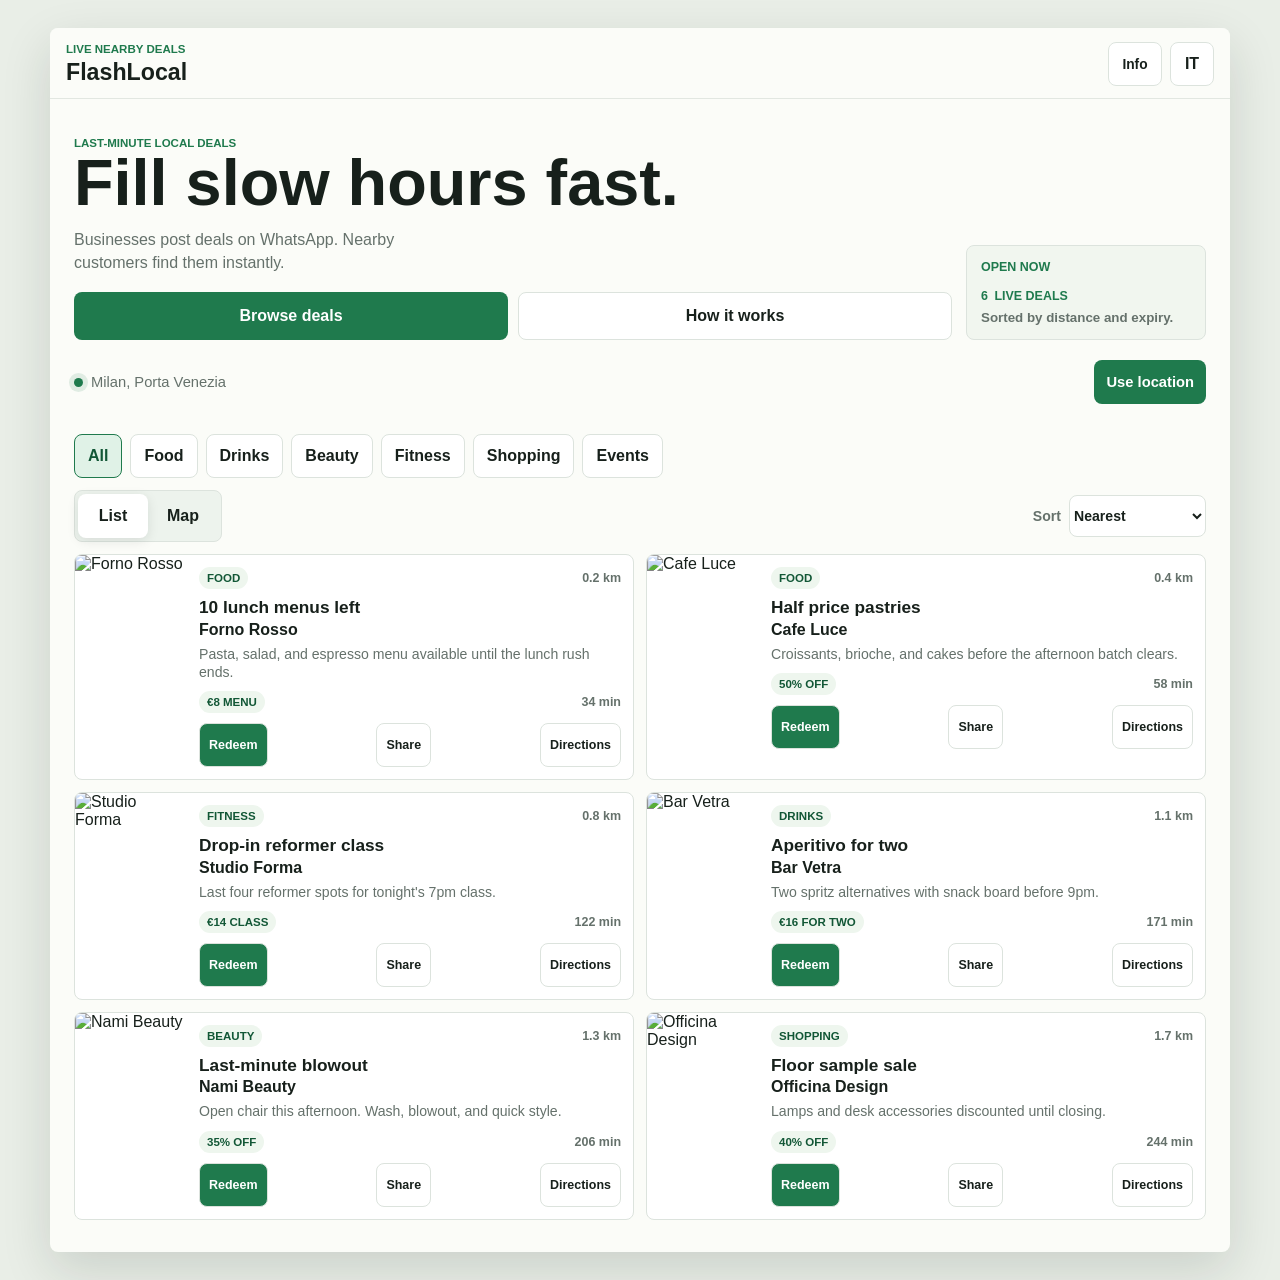
==== commit 07674125: "style: apply gstack design review fixes" ====
--- a/index.html
+++ b/index.html
@@ -31,6 +31,11 @@
               <a href="./how-it-works.html" data-i18n="howItWorks">How it works</a>
             </div>
           </div>
+          <div class="launch-proof" aria-label="Deal feed status">
+            <span data-i18n="openNow">Open now</span>
+            <strong><span id="liveCount">0</span> <span data-i18n="liveDeals">live deals</span></strong>
+            <small data-i18n="endingSoonLabel">Sorted by distance and expiry.</small>
+          </div>
         </section>
 
         <section class="location-band" aria-label="Location controls">
@@ -39,18 +44,6 @@
             <span id="locationText" data-i18n="locationFallback">Milan, Porta Venezia</span>
           </div>
           <button id="useLocation" data-i18n="useLocation">Use location</button>
-        </section>
-
-        <section class="hero-panel">
-          <div>
-            <p class="eyebrow" data-i18n="heroEyebrow">Deals near you</p>
-            <h2 data-i18n="heroTitle">Live offers nearby.</h2>
-            <p data-i18n="heroCopy">Open now, ending soon, ready to redeem.</p>
-          </div>
-          <div class="hero-stat">
-            <strong id="liveCount">0</strong>
-            <span data-i18n="liveDeals">live deals</span>
-          </div>
         </section>
 
         <nav class="category-strip" aria-label="Deal filters">
--- a/styles.css
+++ b/styles.css
@@ -23,7 +23,7 @@
   min-height: 100vh;
   background: #e9eee7;
   color: var(--ink);
-  font-family: Inter, ui-sans-serif, system-ui, -apple-system, BlinkMacSystemFont, "Segoe UI", sans-serif;
+  font-family: "Trebuchet MS", "Avenir Next", sans-serif;
 }
 
 button,
@@ -37,6 +37,40 @@
 button {
   border: 0;
   cursor: pointer;
+}
+
+button,
+a,
+select,
+input {
+  transition:
+    border-color 160ms ease,
+    background-color 160ms ease,
+    box-shadow 160ms ease,
+    color 160ms ease,
+    transform 160ms ease;
+}
+
+button:hover,
+.home-actions a:hover,
+.nav-link:hover {
+  border-color: rgba(31, 122, 77, 0.38);
+  box-shadow: 0 8px 18px rgba(23, 32, 27, 0.08);
+  transform: translateY(-1px);
+}
+
+button:active,
+.home-actions a:active,
+.nav-link:active {
+  transform: translateY(0);
+}
+
+button:focus-visible,
+a:focus-visible,
+select:focus-visible,
+input:focus-visible {
+  outline: 3px solid rgba(31, 122, 77, 0.28);
+  outline-offset: 2px;
 }
 
 .app-shell {
@@ -73,6 +107,17 @@
   letter-spacing: 0;
 }
 
+.topbar h1,
+.launch-copy h2,
+.how-hero h2,
+.hero-panel h2,
+.merchant-console h2,
+.admin-strip h2,
+.deal-card h3,
+.how-card h3 {
+  font-family: "Avenir Next", "Trebuchet MS", sans-serif;
+}
+
 .topbar h1 {
   font-size: 1.45rem;
 }
@@ -95,7 +140,7 @@
 .nav-link {
   display: grid;
   min-width: 54px;
-  height: 42px;
+  min-height: 44px;
   place-items: center;
   border: 1px solid var(--line);
   border-radius: 8px;
@@ -108,8 +153,8 @@
 
 .icon-button {
   display: grid;
-  min-width: 42px;
-  height: 42px;
+  min-width: 44px;
+  min-height: 44px;
   place-items: center;
   border: 1px solid var(--line);
   border-radius: 8px;
@@ -146,6 +191,7 @@
 
 .location-band button {
   flex: 0 0 auto;
+  min-height: 44px;
   padding: 9px 12px;
 }
 
@@ -160,13 +206,14 @@
 .launch-home {
   display: grid;
   gap: 14px;
-  padding: 22px 0 10px;
+  padding: 22px 0 6px;
 }
 
 .launch-copy h2 {
-  max-width: 14ch;
-  font-size: clamp(2.55rem, 13vw, 4.4rem);
-  line-height: 0.92;
+  max-width: 12ch;
+  font-size: clamp(2.35rem, 11vw, 4.05rem);
+  line-height: 0.94;
+  text-wrap: balance;
 }
 
 .launch-copy p:not(.eyebrow) {
@@ -187,11 +234,39 @@
 .home-actions a {
   display: grid;
   min-width: 0;
-  height: 46px;
+  min-height: 48px;
   place-items: center;
   border-radius: 8px;
   font-weight: 900;
   text-decoration: none;
+}
+
+.launch-proof {
+  display: grid;
+  align-content: end;
+  gap: 6px;
+  padding: 14px;
+  border: 1px solid var(--line);
+  border-radius: 8px;
+  background: #f1f6ef;
+}
+
+.launch-proof span {
+  color: var(--green);
+  font-size: 0.78rem;
+  font-weight: 900;
+  text-transform: uppercase;
+}
+
+.launch-proof strong {
+  display: block;
+  font-size: 1.45rem;
+  line-height: 1.05;
+}
+
+.launch-proof small {
+  color: var(--muted);
+  font-weight: 700;
 }
 
 .home-actions button:first-child {
@@ -255,15 +330,16 @@
 }
 
 .how-hero {
-  padding: 34px 0 12px;
+  padding: 30px 0 8px;
 }
 
 .how-hero h2 {
-  max-width: 14ch;
+  max-width: 15ch;
   margin: 0;
-  font-size: clamp(2.45rem, 12vw, 4.2rem);
-  line-height: 0.94;
+  font-size: clamp(1.85rem, 8.8vw, 3.6rem);
+  line-height: 0.98;
   letter-spacing: 0;
+  text-wrap: balance;
 }
 
 .how-hero p:not(.eyebrow),
@@ -276,15 +352,20 @@
 
 .how-grid {
   display: grid;
-  gap: 10px;
-  margin: 14px 0 18px;
+  gap: 0;
+  margin: 16px 0 18px;
+  border-top: 1px solid var(--line);
+  border-bottom: 1px solid var(--line);
 }
 
 .how-card {
-  padding: 14px;
-  border: 1px solid var(--line);
-  border-radius: 8px;
-  background: var(--surface);
+  padding: 14px 0;
+  border-bottom: 1px solid var(--line);
+  background: transparent;
+}
+
+.how-card:last-child {
+  border-bottom: 0;
 }
 
 .how-card span {
@@ -379,6 +460,7 @@
 
 .chip {
   flex: 0 0 auto;
+  min-height: 44px;
   padding: 10px 13px;
 }
 
@@ -407,7 +489,7 @@
 }
 
 .segmented button {
-  height: 36px;
+  min-height: 44px;
   border: 0;
   background: transparent;
 }
@@ -528,7 +610,7 @@
 
 .deal-actions button {
   min-width: 0;
-  height: 36px;
+  min-height: 44px;
   padding: 0 9px;
   font-size: 0.78rem;
 }
@@ -690,7 +772,7 @@
 }
 
 .quick-actions button {
-  height: 34px;
+  min-height: 44px;
   font-size: 0.75rem;
 }
 
@@ -765,17 +847,32 @@
   }
 
   .launch-home {
-    grid-template-columns: minmax(0, 1fr) 390px;
+    grid-template-columns: minmax(0, 1fr) 240px;
     align-items: end;
     padding-top: 38px;
   }
 
   .launch-copy h2 {
-    max-width: 16ch;
+    max-width: 22ch;
   }
 
   .how-grid {
     grid-template-columns: repeat(4, minmax(0, 1fr));
+  }
+
+  .how-card {
+    padding: 0 18px;
+    border-right: 1px solid var(--line);
+    border-bottom: 0;
+  }
+
+  .how-card:first-child {
+    padding-left: 0;
+  }
+
+  .how-card:last-child {
+    padding-right: 0;
+    border-right: 0;
   }
 
   .how-hero h2 {
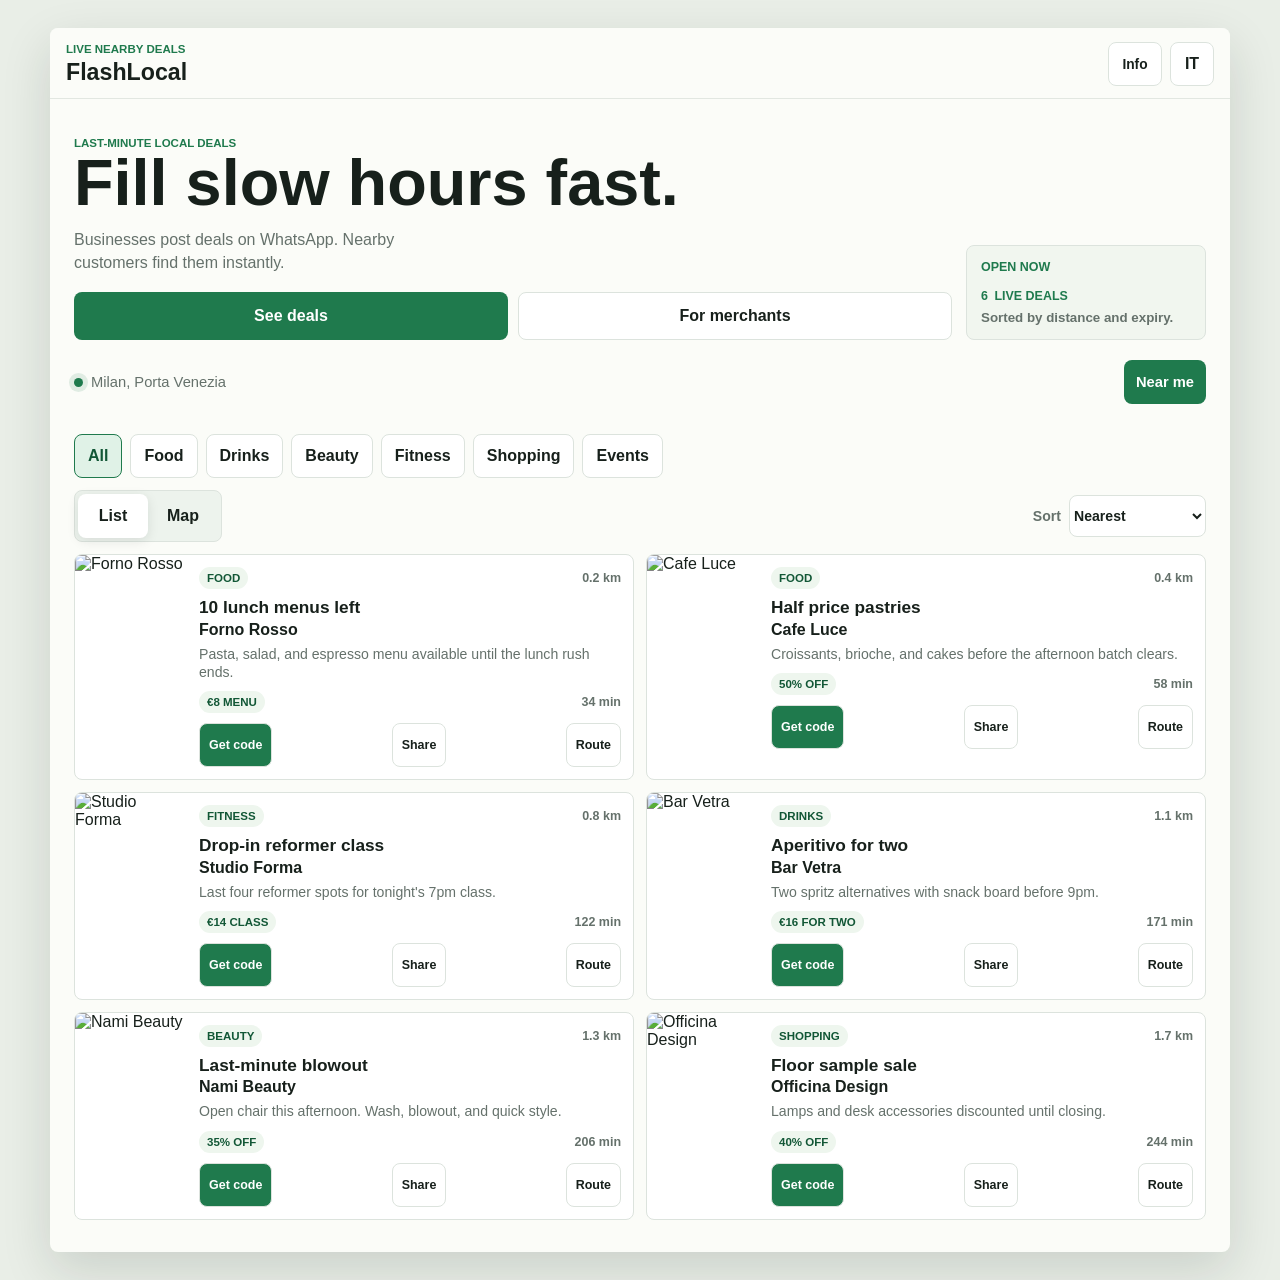
==== commit 8e8d25f5: "feat: add WhatsApp share previews" ====
--- a/index.html
+++ b/index.html
@@ -3,7 +3,23 @@
   <head>
     <meta charset="UTF-8" />
     <meta name="viewport" content="width=device-width, initial-scale=1.0" />
-    <title>FlashLocal</title>
+    <title>FlashLocal - Live nearby deals</title>
+    <meta name="description" content="Find last-minute local deals nearby. Open now, ending soon, ready to redeem." />
+    <meta property="og:type" content="website" />
+    <meta property="og:site_name" content="FlashLocal" />
+    <meta property="og:title" content="FlashLocal - Live nearby deals" />
+    <meta property="og:description" content="Find last-minute local deals nearby. Open now, ending soon, ready to redeem." />
+    <meta property="og:url" content="https://flashlocal-six.vercel.app/" />
+    <meta property="og:image" content="https://flashlocal-six.vercel.app/whatsapp-preview.png" />
+    <meta property="og:image:secure_url" content="https://flashlocal-six.vercel.app/whatsapp-preview.png" />
+    <meta property="og:image:type" content="image/png" />
+    <meta property="og:image:width" content="1200" />
+    <meta property="og:image:height" content="630" />
+    <meta property="og:image:alt" content="FlashLocal preview showing live local deals nearby." />
+    <meta name="twitter:card" content="summary_large_image" />
+    <meta name="twitter:title" content="FlashLocal - Live nearby deals" />
+    <meta name="twitter:description" content="Find last-minute local deals nearby. Open now, ending soon, ready to redeem." />
+    <meta name="twitter:image" content="https://flashlocal-six.vercel.app/whatsapp-preview.png" />
     <link rel="preconnect" href="https://images.unsplash.com" />
     <link rel="stylesheet" href="./styles.css" />
   </head>
@@ -27,8 +43,8 @@
             <h2 data-i18n="homeTitle">Fill slow hours fast.</h2>
             <p data-i18n="homeCopy">Businesses post deals on WhatsApp. Nearby customers find them instantly.</p>
             <div class="home-actions" aria-label="Primary paths">
-              <button id="browseDeals" data-i18n="browseDeals">Browse deals</button>
-              <a href="./how-it-works.html" data-i18n="howItWorks">How it works</a>
+              <button id="browseDeals" data-i18n="browseDeals">See deals</button>
+              <a href="./how-it-works.html" data-i18n="howItWorks">For merchants</a>
             </div>
           </div>
           <div class="launch-proof" aria-label="Deal feed status">
@@ -43,7 +59,7 @@
             <span class="status-dot"></span>
             <span id="locationText" data-i18n="locationFallback">Milan, Porta Venezia</span>
           </div>
-          <button id="useLocation" data-i18n="useLocation">Use location</button>
+          <button id="useLocation" data-i18n="useLocation">Near me</button>
         </section>
 
         <nav class="category-strip" aria-label="Deal filters">
@@ -97,9 +113,9 @@
             <span class="expires"></span>
           </div>
           <div class="deal-actions">
-            <button class="primary redeem" data-i18n="redeem">Redeem</button>
+            <button class="primary redeem" data-i18n="redeem">Get code</button>
             <button class="share" data-i18n="share">Share</button>
-            <button class="directions" data-i18n="directions">Directions</button>
+            <button class="directions" data-i18n="directions">Route</button>
           </div>
         </div>
       </article>
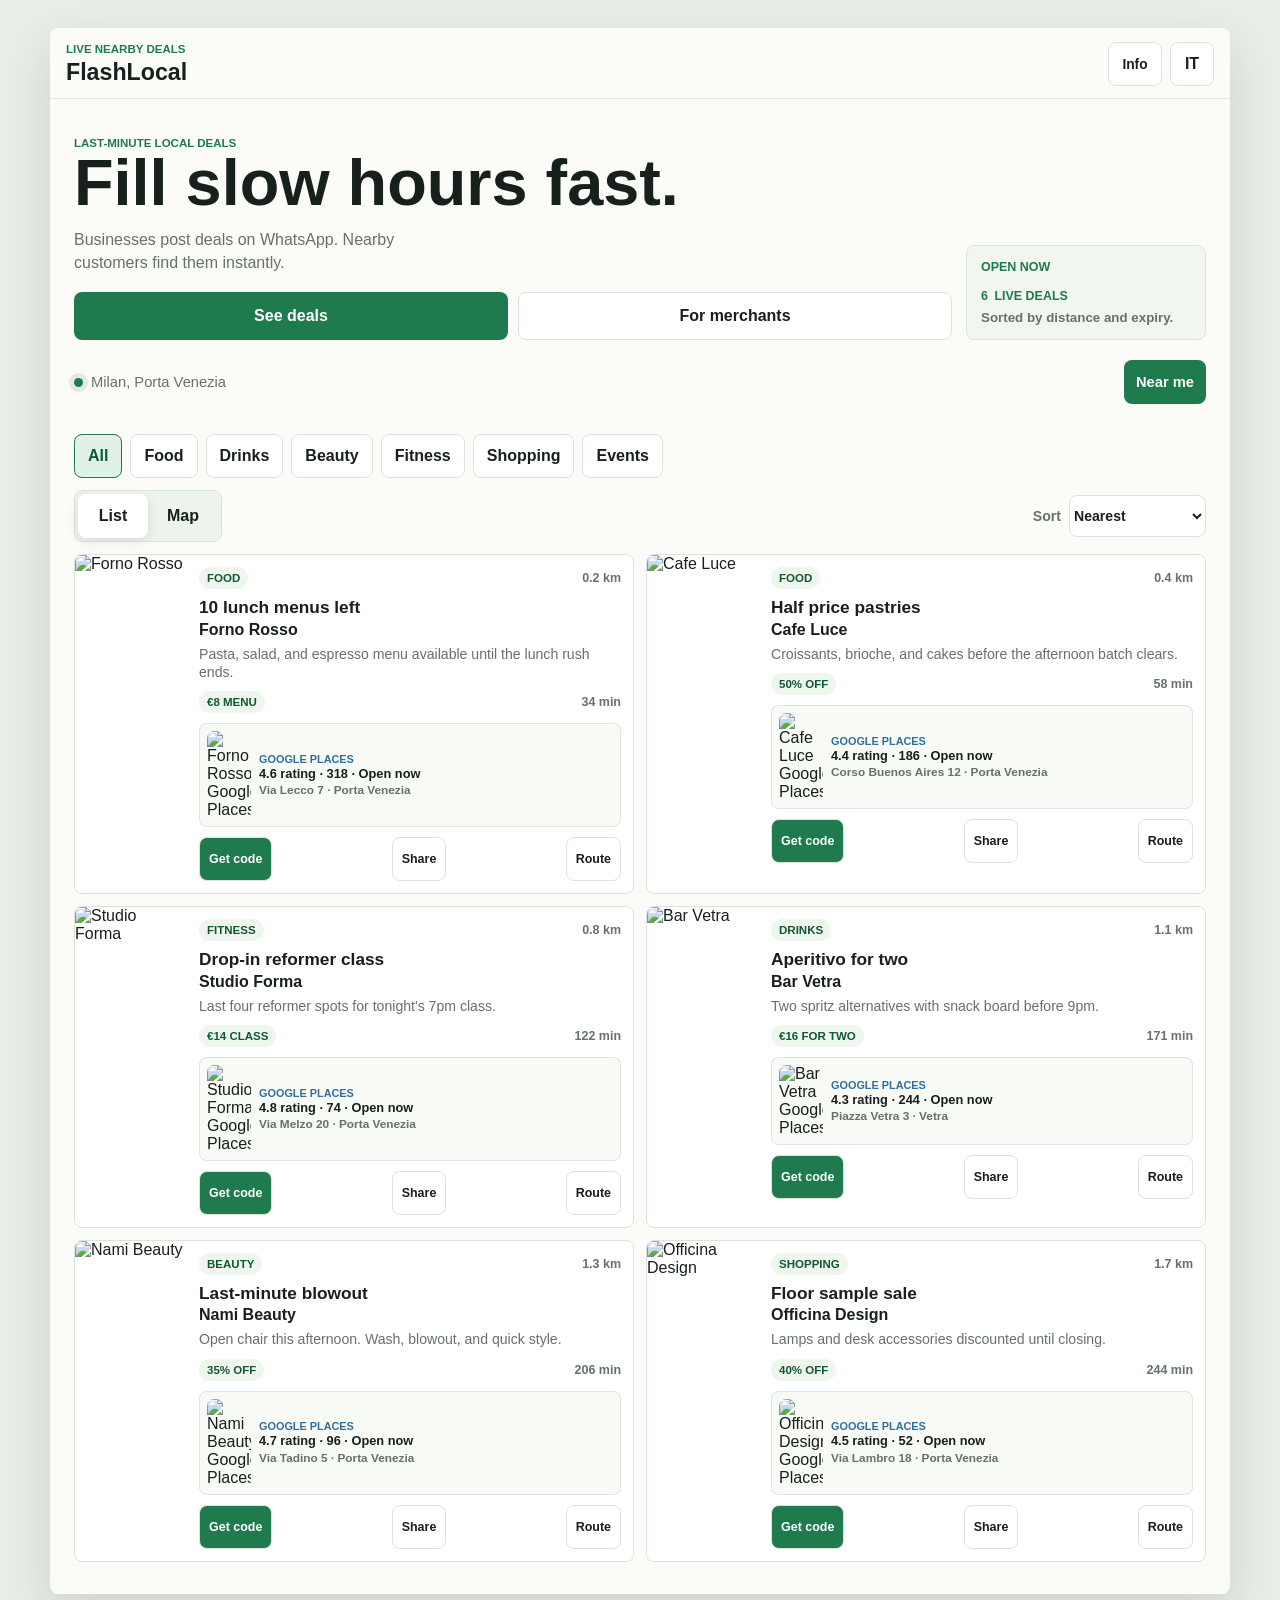
==== commit 68a2daa8: "feat: add Google Maps place previews" ====
--- a/index.html
+++ b/index.html
@@ -112,6 +112,14 @@
             <span class="discount"></span>
             <span class="expires"></span>
           </div>
+          <div class="place-preview" role="button" tabindex="0" aria-label="Open Google Places preview">
+            <img class="place-photo" alt="" />
+            <div>
+              <span class="place-source"></span>
+              <strong class="place-rating"></strong>
+              <span class="place-address"></span>
+            </div>
+          </div>
           <div class="deal-actions">
             <button class="primary redeem" data-i18n="redeem">Get code</button>
             <button class="share" data-i18n="share">Share</button>
--- a/styles.css
+++ b/styles.css
@@ -604,6 +604,60 @@
   margin-top: 10px;
 }
 
+.place-preview {
+  display: grid;
+  grid-template-columns: 44px 1fr;
+  gap: 8px;
+  min-height: 54px;
+  margin-top: 10px;
+  padding: 7px;
+  border: 1px solid rgba(220, 227, 221, 0.9);
+  border-radius: 8px;
+  background: #f8faf5;
+  cursor: pointer;
+}
+
+.place-photo {
+  width: 44px;
+  height: 44px;
+  border-radius: 7px;
+  object-fit: cover;
+}
+
+.place-preview div {
+  display: grid;
+  min-width: 0;
+  align-content: center;
+  gap: 2px;
+}
+
+.place-source,
+.place-rating,
+.place-address {
+  overflow: hidden;
+  text-overflow: ellipsis;
+  white-space: nowrap;
+}
+
+.place-source {
+  color: var(--blue);
+  font-size: 0.68rem;
+  font-weight: 900;
+  text-transform: uppercase;
+}
+
+.place-rating {
+  color: var(--ink);
+  font-size: 0.8rem;
+  line-height: 1.1;
+}
+
+.place-address {
+  color: var(--muted);
+  font-size: 0.74rem;
+  font-weight: 700;
+}
+
 .deal-actions {
   margin-top: 10px;
 }
@@ -912,6 +966,15 @@
     grid-template-columns: 96px 1fr;
   }
 
+  .place-preview {
+    grid-template-columns: 38px 1fr;
+  }
+
+  .place-photo {
+    width: 38px;
+    height: 38px;
+  }
+
   .deal-actions {
     flex-wrap: wrap;
   }
